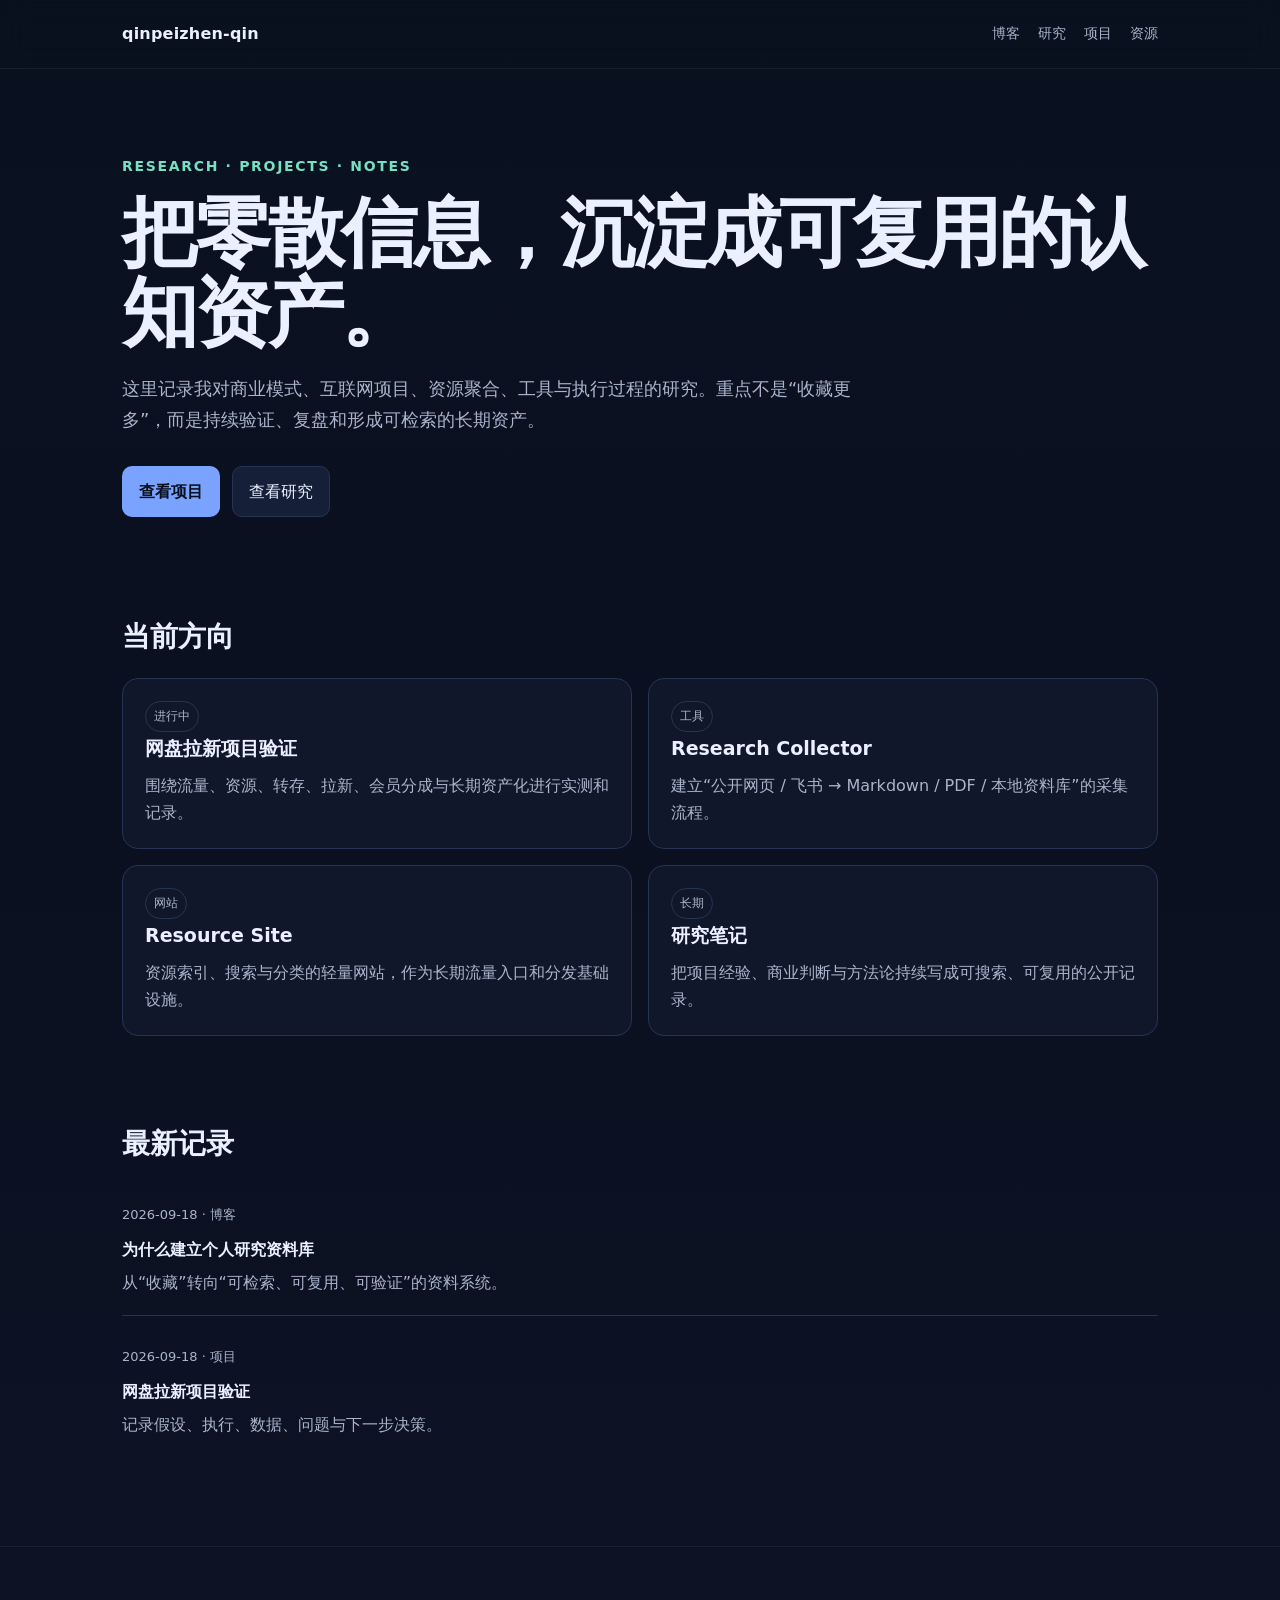
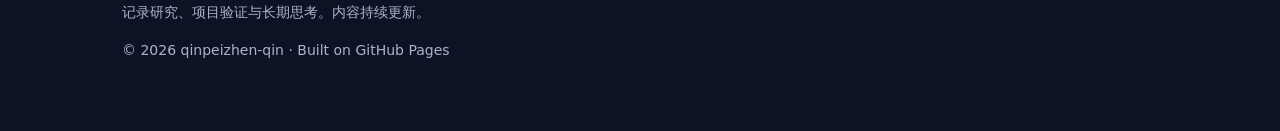
==== index.html @ 613393b8 "Add files via upload" ====
<!doctype html><html lang="zh-CN"><head>
<meta charset="utf-8">
<meta name="viewport" content="width=device-width,initial-scale=1">
<meta name="author" content="qinpeizhen-qin">
<link rel="stylesheet" href="assets/style.css">
<meta name="theme-color" content="#0b1020">
<title>qinpeizhen-qin｜研究、项目与长期记录</title>
<meta name="description" content="个人研究与项目记录站：商业模式、互联网项目验证、资源聚合、工具实践与长期思考。">
<link rel="canonical" href="https://qinpeizhen-qin.github.io/">
<meta property="og:title" content="qinpeizhen-qin｜研究、项目与长期记录">
<meta property="og:description" content="研究、项目验证与长期记录。">
<meta property="og:type" content="website">
<meta property="og:url" content="https://qinpeizhen-qin.github.io/">
</head><body>
<header><div class="wrap nav">
<a class="brand" href="index.html">qinpeizhen-qin</a>
<nav>
<a href="blog/">博客</a>
<a href="research/">研究</a>
<a href="projects/">项目</a>
<a href="resources/">资源</a>
</nav>
</div></header>
<main>
<section class="hero"><div class="wrap">
<div class="kicker">Research · Projects · Notes</div>
<h1>把零散信息，沉淀成可复用的认知资产。</h1>
<p>这里记录我对商业模式、互联网项目、资源聚合、工具与执行过程的研究。重点不是“收藏更多”，而是持续验证、复盘和形成可检索的长期资产。</p>
<div class="actions">
<a class="btn primary" href="projects/">查看项目</a>
<a class="btn" href="research/">查看研究</a>
</div>
</div></section>

<section class="section"><div class="wrap">
<h2>当前方向</h2>
<div class="grid">
<div class="card"><span class="badge">进行中</span><h3>网盘拉新项目验证</h3><p>围绕流量、资源、转存、拉新、会员分成与长期资产化进行实测和记录。</p></div>
<div class="card"><span class="badge">工具</span><h3>Research Collector</h3><p>建立“公开网页 / 飞书 → Markdown / PDF / 本地资料库”的采集流程。</p></div>
<div class="card"><span class="badge">网站</span><h3>Resource Site</h3><p>资源索引、搜索与分类的轻量网站，作为长期流量入口和分发基础设施。</p></div>
<div class="card"><span class="badge">长期</span><h3>研究笔记</h3><p>把项目经验、商业判断与方法论持续写成可搜索、可复用的公开记录。</p></div>
</div>
</div></section>

<section class="section"><div class="wrap">
<h2>最新记录</h2>
<div class="list">
<div class="item"><div class="meta">2026-09-18 · 博客</div><a href="blog/why-build-a-research-library.html">为什么建立个人研究资料库</a><p>从“收藏”转向“可检索、可复用、可验证”的资料系统。</p></div>
<div class="item"><div class="meta">2026-09-18 · 项目</div><a href="projects/">网盘拉新项目验证</a><p>记录假设、执行、数据、问题与下一步决策。</p></div>
</div>
</div></section>
</main>
<footer><div class="wrap">
<p>记录研究、项目验证与长期思考。内容持续更新。</p>
<p>© 2026 qinpeizhen-qin · Built on GitHub Pages</p>
</div></footer>
</body></html>
---- assets/style.css ----
:root{
  --bg:#0b1020;
  --panel:#121a2f;
  --text:#eaf0ff;
  --muted:#a9b4cc;
  --line:#263454;
  --accent:#7aa2ff;
  --accent2:#77e0c3;
  --max:1080px;
}
*{box-sizing:border-box}
html{scroll-behavior:smooth}
body{
  margin:0;
  background:linear-gradient(180deg,#09111f 0%,#0b1020 45%,#0d1325 100%);
  color:var(--text);
  font-family:Inter,ui-sans-serif,system-ui,-apple-system,BlinkMacSystemFont,"Segoe UI","PingFang SC","Hiragino Sans GB","Microsoft YaHei",Arial,sans-serif;
  line-height:1.7;
}
a{color:inherit;text-decoration:none}
.wrap{max-width:var(--max);margin:0 auto;padding:0 22px}
header{
  position:sticky;top:0;z-index:10;
  backdrop-filter:blur(14px);
  background:rgba(9,17,31,.78);
  border-bottom:1px solid rgba(255,255,255,.06)
}
.nav{display:flex;align-items:center;justify-content:space-between;min-height:68px;gap:24px}
.brand{font-weight:750;letter-spacing:.2px}
nav{display:flex;gap:18px;flex-wrap:wrap}
nav a{color:var(--muted);font-size:14px}
nav a:hover,.active{color:var(--text)}
.hero{padding:86px 0 54px}
.kicker{color:var(--accent2);font-weight:700;font-size:14px;letter-spacing:.12em;text-transform:uppercase}
h1{font-size:clamp(38px,7vw,76px);line-height:1.05;margin:14px 0 22px;letter-spacing:-.04em}
.hero p{max-width:760px;color:var(--muted);font-size:18px}
.actions{display:flex;gap:12px;flex-wrap:wrap;margin-top:30px}
.btn{display:inline-block;padding:11px 16px;border-radius:10px;border:1px solid var(--line);background:#151f38}
.btn.primary{background:var(--accent);color:#08101f;border-color:transparent;font-weight:750}
.section{padding:42px 0}
.section h2{font-size:28px;margin:0 0 18px}
.grid{display:grid;grid-template-columns:repeat(2,minmax(0,1fr));gap:16px}
.card{padding:22px;border:1px solid var(--line);background:rgba(18,26,47,.74);border-radius:16px}
.card h3{margin:0 0 8px;font-size:19px}
.card p{margin:0;color:var(--muted)}
.meta{font-size:13px;color:var(--muted);margin-bottom:10px}
.list{display:grid;gap:12px}
.item{padding:18px 0;border-bottom:1px solid var(--line)}
.item:last-child{border-bottom:0}
.item a{font-weight:700}
.item p{margin:6px 0 0;color:var(--muted)}
.article{max-width:800px;padding:58px 0}
.article h1{font-size:44px}
.article h2{margin-top:34px}
.article p,.article li{color:#d7def0}
.article code{background:#151f38;padding:.15em .4em;border-radius:6px}
.article pre{background:#0a0f1d;border:1px solid var(--line);padding:16px;border-radius:12px;overflow:auto}
footer{padding:40px 0 54px;color:var(--muted);font-size:14px;border-top:1px solid rgba(255,255,255,.06);margin-top:48px}
.badge{display:inline-block;padding:4px 8px;border:1px solid var(--line);border-radius:999px;color:var(--muted);font-size:12px}
@media(max-width:760px){
  .nav{align-items:flex-start;padding:15px 0;flex-direction:column}
  .grid{grid-template-columns:1fr}
  .hero{padding-top:58px}
}
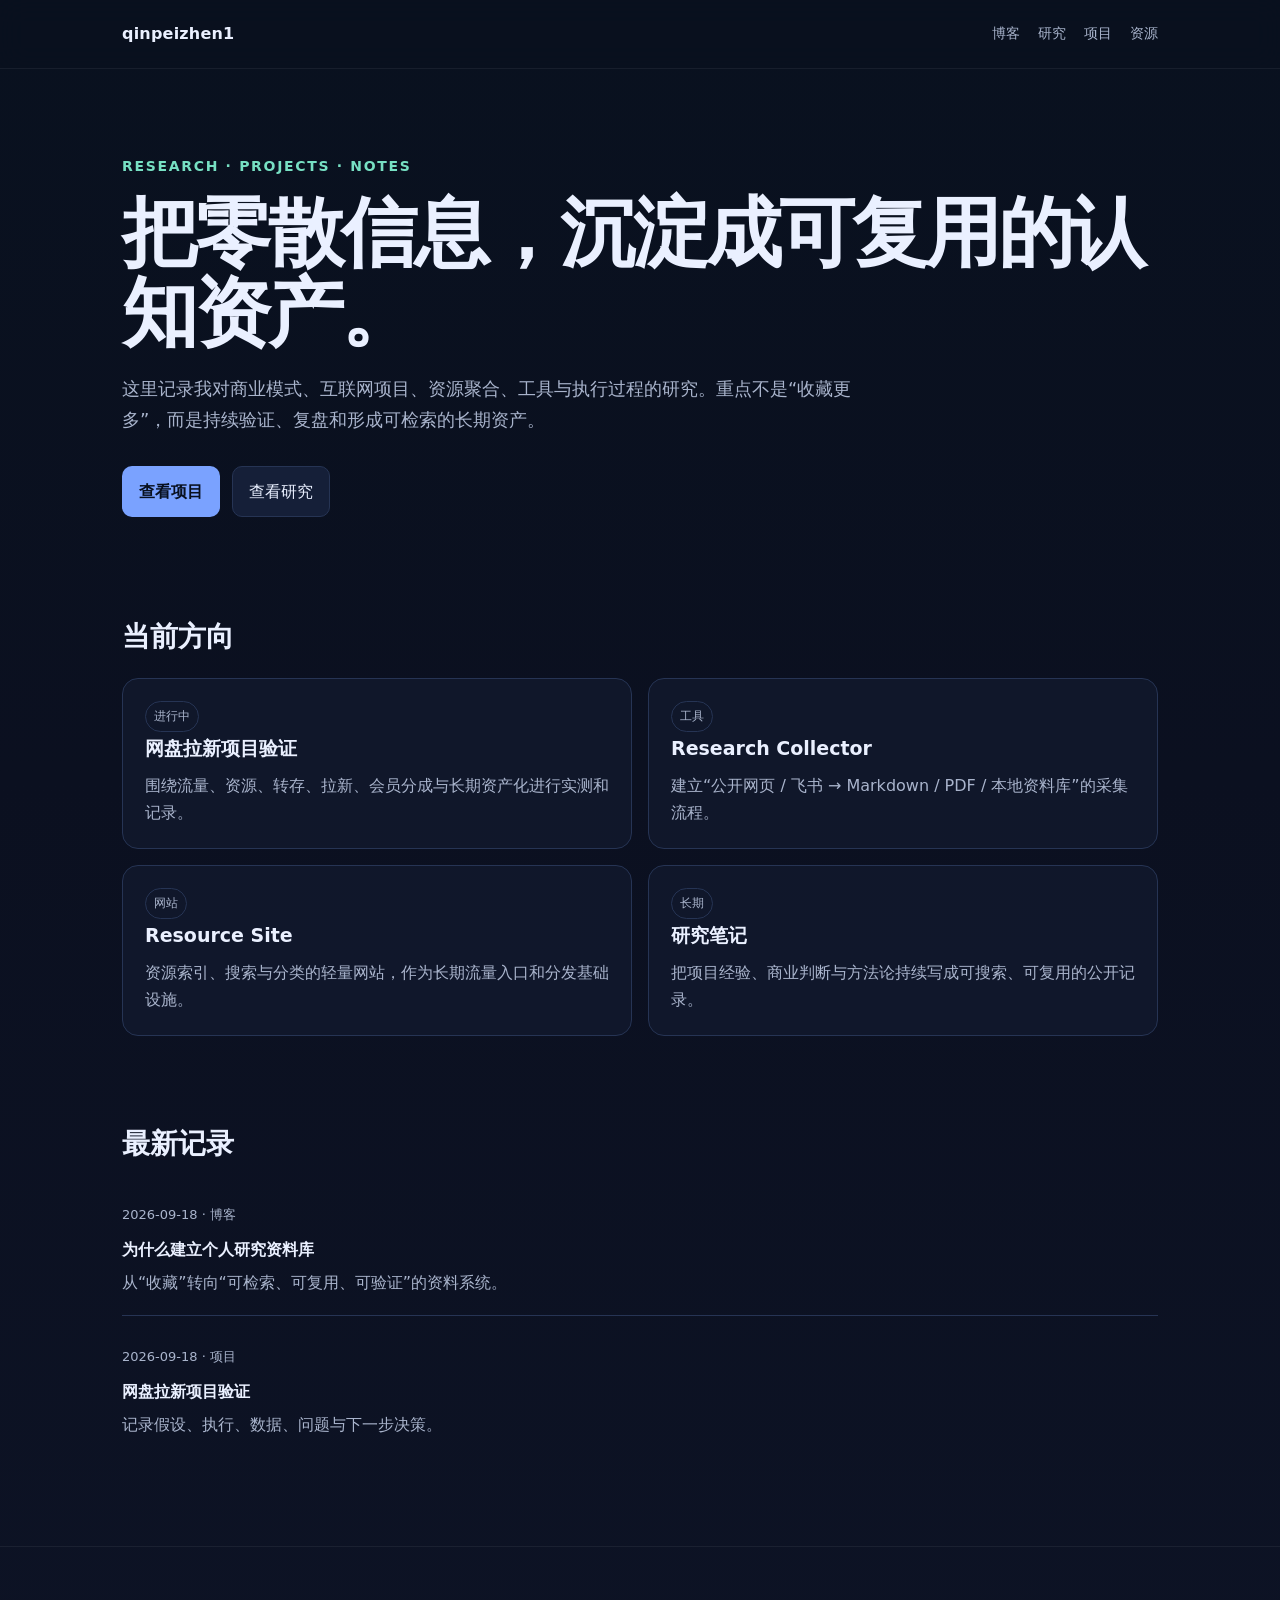
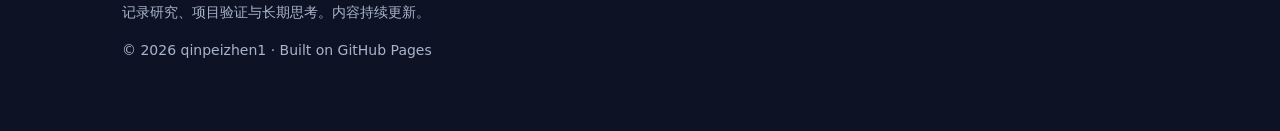
==== commit 9b5db1ec: "Add files via upload" ====
--- a/index.html
+++ b/index.html
@@ -1,19 +1,19 @@
 <!doctype html><html lang="zh-CN"><head>
 <meta charset="utf-8">
 <meta name="viewport" content="width=device-width,initial-scale=1">
-<meta name="author" content="qinpeizhen-qin">
+<meta name="author" content="qinpeizhen1">
 <link rel="stylesheet" href="assets/style.css">
 <meta name="theme-color" content="#0b1020">
-<title>qinpeizhen-qin｜研究、项目与长期记录</title>
+<title>qinpeizhen1｜研究、项目与长期记录</title>
 <meta name="description" content="个人研究与项目记录站：商业模式、互联网项目验证、资源聚合、工具实践与长期思考。">
-<link rel="canonical" href="https://qinpeizhen-qin.github.io/">
-<meta property="og:title" content="qinpeizhen-qin｜研究、项目与长期记录">
+<link rel="canonical" href="https://qinpeizhen1.github.io/">
+<meta property="og:title" content="qinpeizhen1｜研究、项目与长期记录">
 <meta property="og:description" content="研究、项目验证与长期记录。">
 <meta property="og:type" content="website">
-<meta property="og:url" content="https://qinpeizhen-qin.github.io/">
+<meta property="og:url" content="https://qinpeizhen1.github.io/">
 </head><body>
 <header><div class="wrap nav">
-<a class="brand" href="index.html">qinpeizhen-qin</a>
+<a class="brand" href="index.html">qinpeizhen1</a>
 <nav>
 <a href="blog/">博客</a>
 <a href="research/">研究</a>
@@ -52,6 +52,6 @@
 </main>
 <footer><div class="wrap">
 <p>记录研究、项目验证与长期思考。内容持续更新。</p>
-<p>© 2026 qinpeizhen-qin · Built on GitHub Pages</p>
+<p>© 2026 qinpeizhen1 · Built on GitHub Pages</p>
 </div></footer>
 </body></html>
